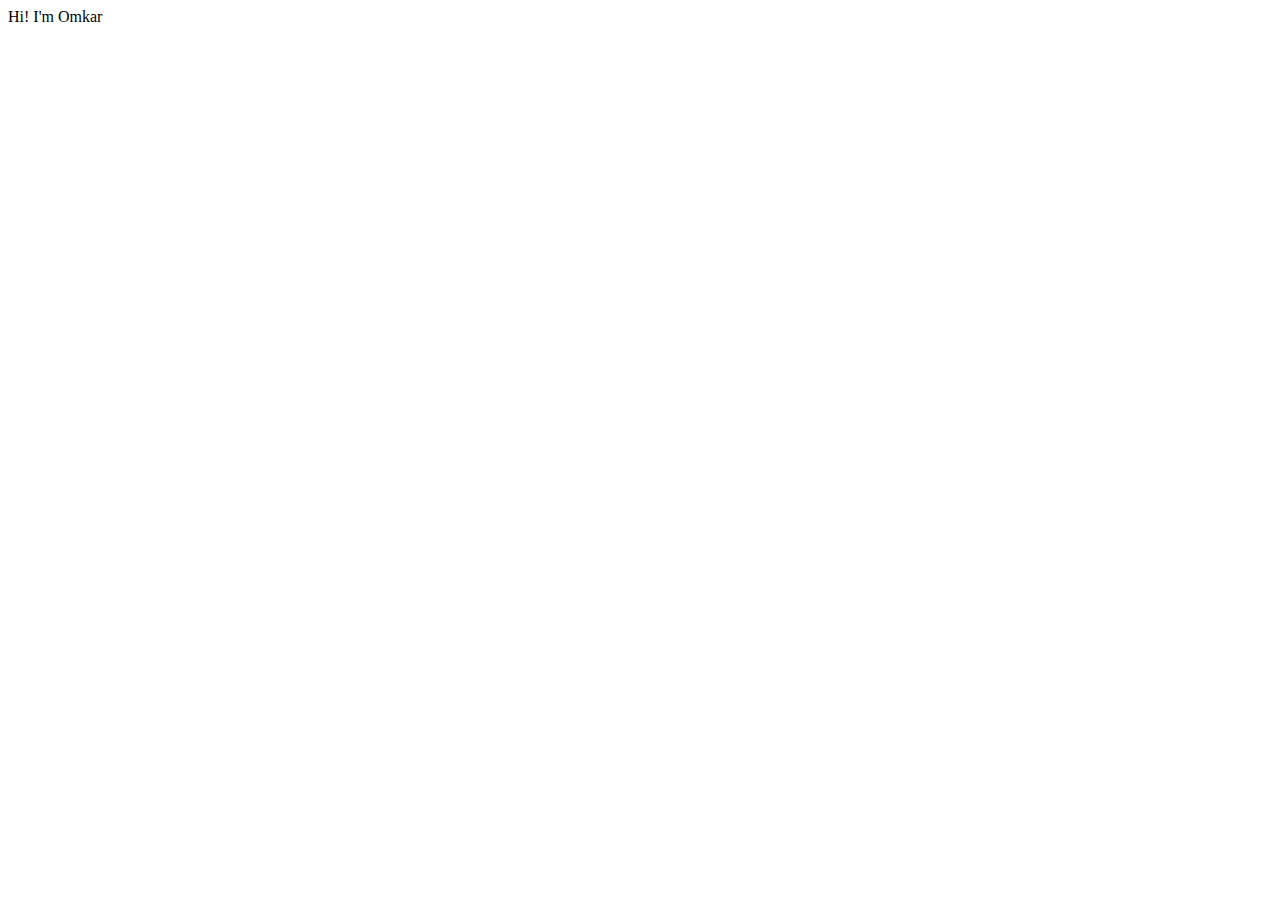
==== index.html @ 56201ea8 "initial commit" ====
<!DOCTYPE html>
<html lang="en">

<head>
    <meta charset="UTF-8">
    <meta name="viewport" content="width=device-width, initial-scale=1.0">
    <title>Student site</title>
</head>

<body>
    Hi! I'm Omkar
</body>

</html>
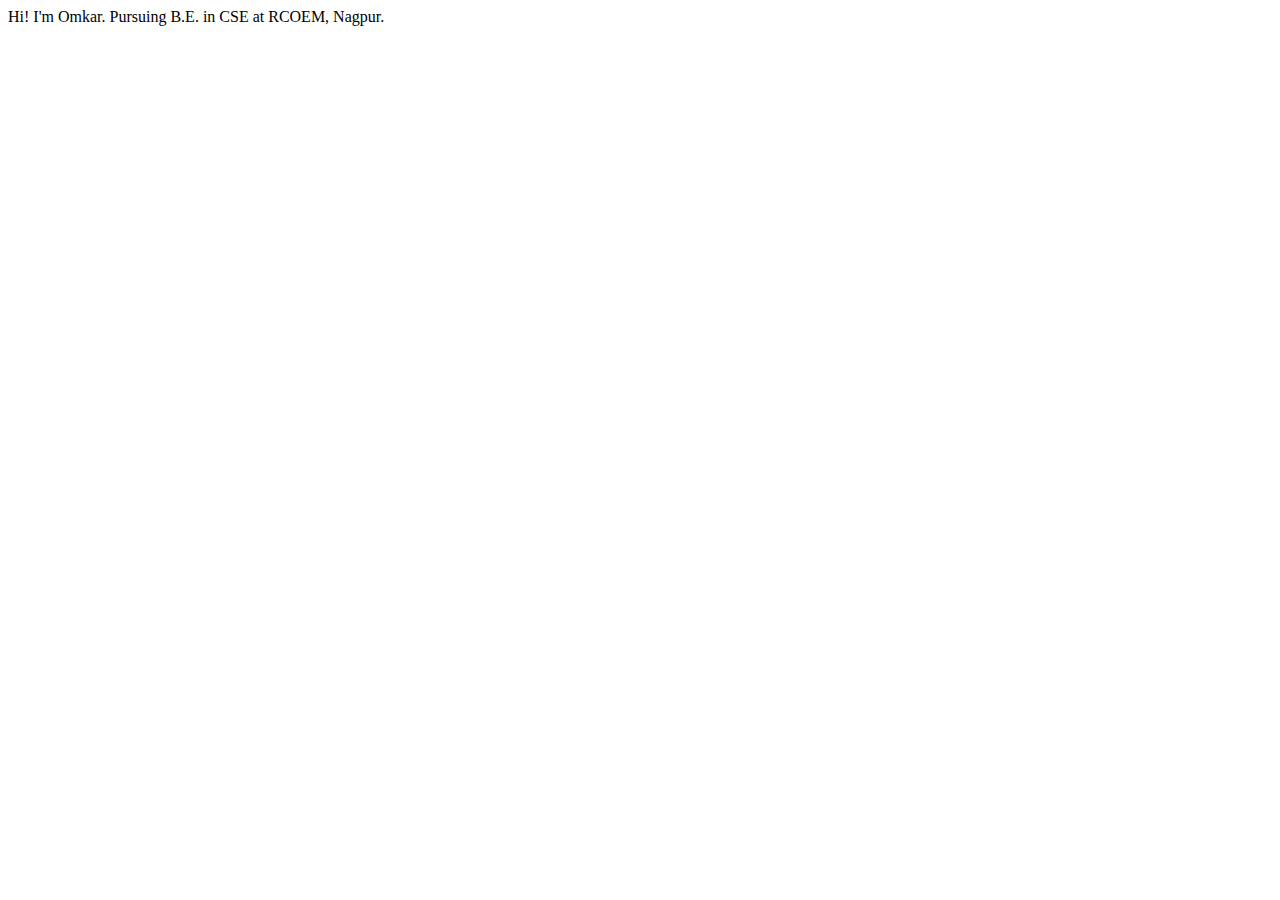
==== commit 83c0d3d5: "feat - added more personal info" ====
--- a/index.html
+++ b/index.html
@@ -8,7 +8,8 @@
 </head>
 
 <body>
-    Hi! I'm Omkar
+    Hi! I'm Omkar.
+    Pursuing B.E. in CSE at RCOEM, Nagpur.
 </body>
 
 </html>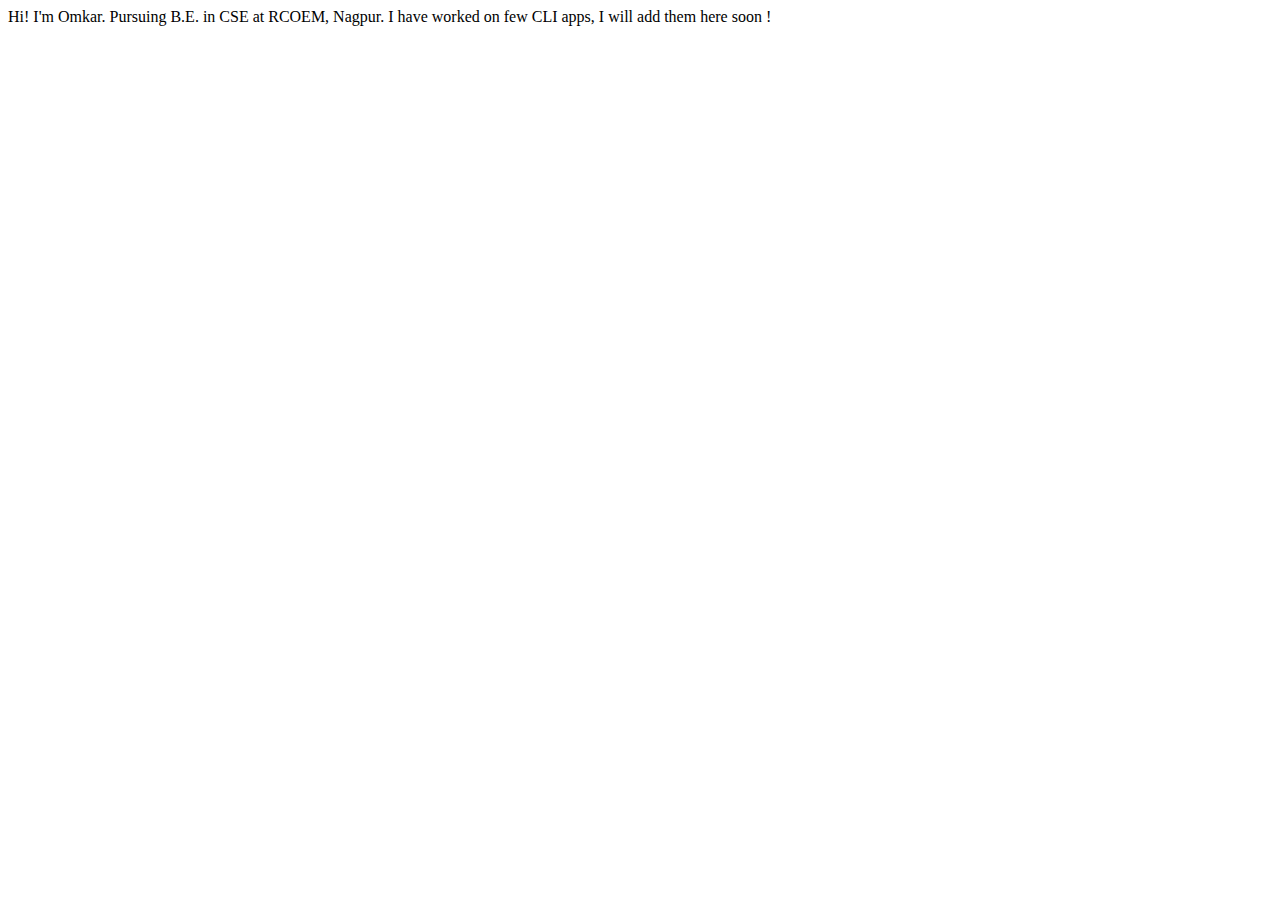
==== commit 4df02ef7: "update details of projects" ====
--- a/index.html
+++ b/index.html
@@ -10,6 +10,8 @@
 <body>
     Hi! I'm Omkar.
     Pursuing B.E. in CSE at RCOEM, Nagpur.
+
+    I have worked on few CLI apps, I will add them here soon !
 </body>
 
 </html>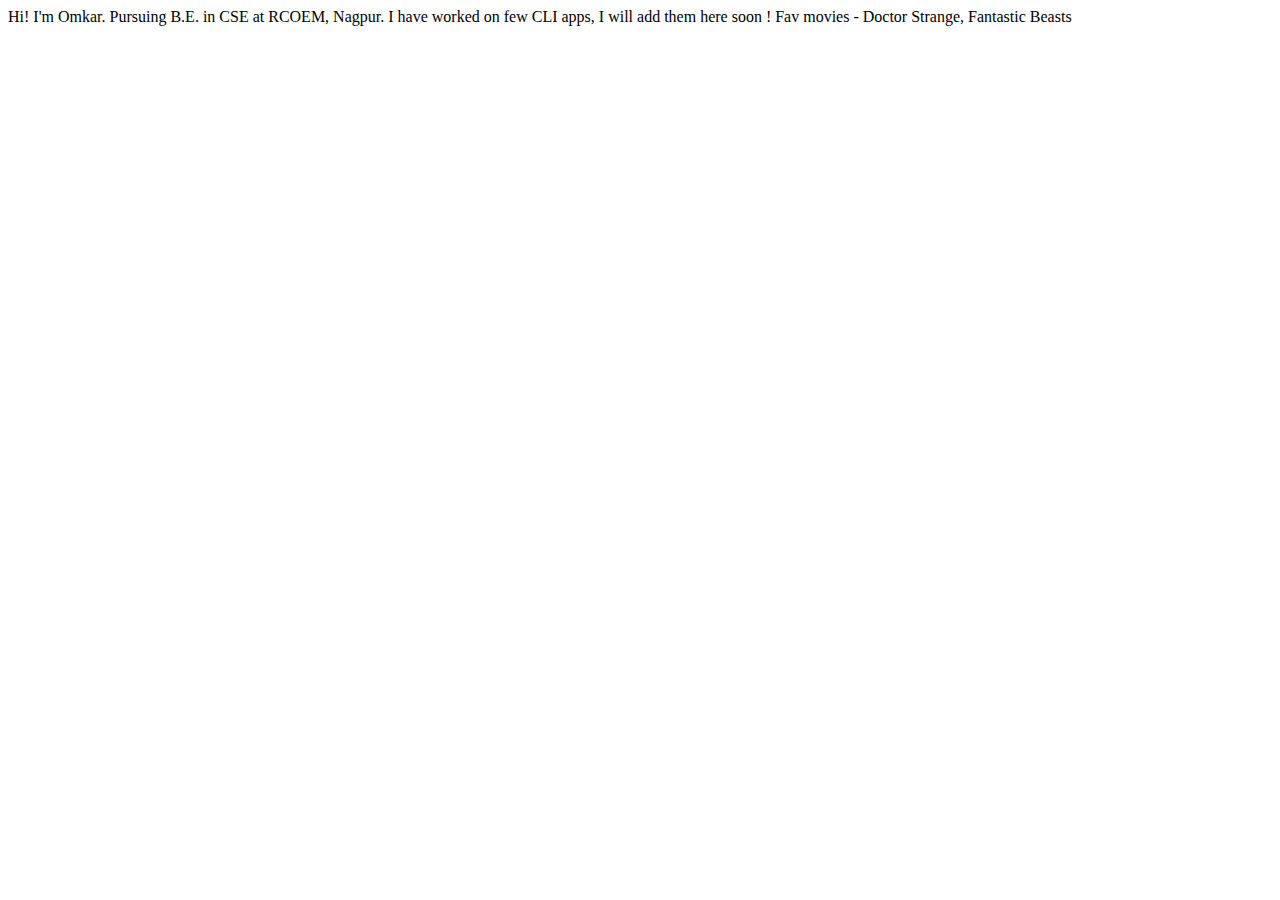
==== commit a9020c8f: "updated list of fav movies" ====
--- a/index.html
+++ b/index.html
@@ -12,6 +12,8 @@
     Pursuing B.E. in CSE at RCOEM, Nagpur.
 
     I have worked on few CLI apps, I will add them here soon !
+
+    Fav movies - Doctor Strange, Fantastic Beasts
 </body>
 
 </html>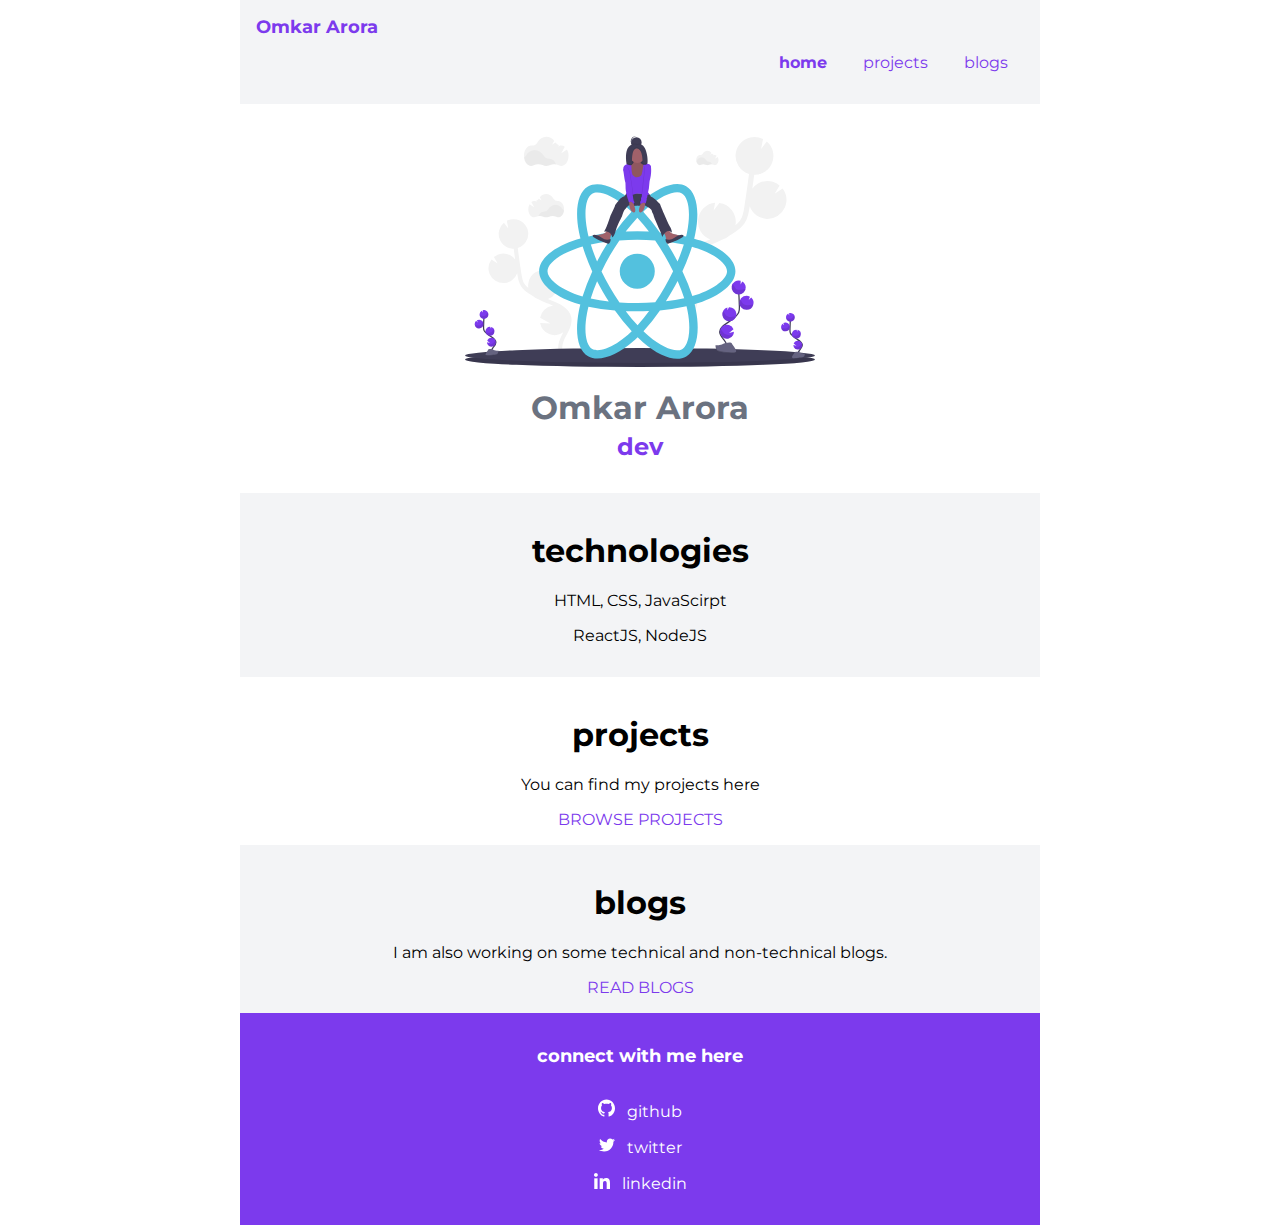
==== commit 82e8a572: "added link to linkedin" ====
--- a/index.html
+++ b/index.html
@@ -4,16 +4,69 @@
 <head>
     <meta charset="UTF-8">
     <meta name="viewport" content="width=device-width, initial-scale=1.0">
-    <title>Student site</title>
+    <title>omkar arora</title>
+    <link rel="stylesheet" href="style.css">
 </head>
 
 <body>
-    Hi! I'm Omkar.
-    Pursuing B.E. in CSE at RCOEM, Nagpur.
+    <nav class="navigation container">
+        <div class="nav-brand">
+            Omkar Arora
+        </div>
+        <ul class="list-non-bullet nav-pills">
+            <li class="list-item-inline">
+                <a href="/" class="link link-active">home</a>
+            </li>
+            <li class="list-item-inline">
+                <a href="/projects.html" class="link">projects</a>
+            </li>
+            <li class="list-item-inline">
+                <a href="/blogs.html" class="link">blogs</a>
+            </li>
+        </ul>
+    </nav>
 
-    I have worked on few CLI apps, I will add them here soon !
+    <header class="hero">
+        <img src="./images/hero.svg" class="hero-img">
+        <h1 class="hero-heading">Omkar Arora</h1>
+        <h2 class="hero-subheading">dev</h2>
+    </header>
 
-    Fav movies - Doctor Strange, Fantastic Beasts
+    <section class="section ow">
+        <h1>technologies</h1>
+        <p>HTML, CSS, JavaScirpt</p>
+        <p>ReactJS, NodeJS</p>
+    </section>
+
+    <section class="section">
+        <h1>projects</h1>
+        <p>You can find my projects here</p>
+        <a href="/" class="link link-primary">BROWSE PROJECTS</a>
+    </section>
+
+    <section class="section ow">
+        <h1>blogs</h1>
+        <p>I am also working on some technical and non-technical blogs.</p>
+        <a href="/" class="link link-primary">READ BLOGS</a>
+    </section>
+
+    <footer class="footer">
+        <div class="footer-header">connect with me here</div>
+        <ul class="list-non-bullet">
+            <li>
+                <a href="https://www.github.com/OmkarArora" class="link"><img src="./images/github.svg"
+                        class="social-icon github"> github</a>
+            </li>
+            <li>
+                <a href="https://www.twitter.com/OmkarArora" class="link">
+                    <img src="./images/twitter.svg" class="social-icon"> twitter</a>
+            </li>
+            <li>
+                <a href="https://www.linkedin.com/in/omkar-arora-0ab08375/" class="link"> <img
+                        src="./images/linkedin.svg" class="social-icon"> linkedin</a>
+            </li>
+        </ul>
+    </footer>
 </body>
 
 </html>--- a/style.css
+++ b/style.css
@@ -0,0 +1,148 @@
+@import url("https://fonts.googleapis.com/css2?family=Montserrat:wght@400;700&display=swap");
+
+:root {
+  --primary-color: #7c3aed;
+  --dark-gray: #6b7280;
+  --off-white: #f3f4f6;
+}
+
+body {
+  font-family: "Montserrat", sans-serif;
+  margin: 0px;
+  max-width: 800px;
+  margin: auto;
+}
+
+.container {
+  padding-left: 1rem;
+  padding-right: 1rem;
+}
+
+.container-center {
+  max-width: 600px;
+  margin: auto;
+}
+
+.list-non-bullet {
+  list-style: none;
+}
+
+.list-item-inline {
+  display: inline;
+  padding: 0rem 1rem;
+}
+
+.link {
+  text-decoration: none;
+}
+
+.navigation {
+  background-color: var(--off-white);
+  color: var(--primary-color);
+  padding: 1rem;
+}
+
+.navigation .nav-brand {
+  font-size: 1.1rem;
+  font-weight: bold;
+}
+
+.navigation .link {
+  color: var(--primary-color);
+}
+
+.navigation .link-active {
+  font-weight: bold;
+}
+
+.navigation .nav-pills {
+  text-align: right;
+}
+
+.hero {
+  padding: 2rem;
+}
+
+.hero .hero-img {
+  max-width: 350px;
+  margin: auto;
+  display: block;
+}
+
+.hero .hero-heading {
+  text-align: center;
+  color: var(--dark-gray);
+  margin-bottom: 5px;
+}
+
+.hero .hero-subheading {
+  text-align: center;
+  color: var(--primary-color);
+  margin-top: 0px;
+  margin-bottom: 0px;
+}
+
+.hero .hero-heading .heading-inverted {
+  color: var(--primary-color);
+}
+
+.section {
+  padding: 1rem;
+  text-align: center;
+}
+
+.ow {
+  background-color: var(--off-white);
+}
+
+.footer {
+  /* margin-top: 1rem; */
+  background-color: var(--primary-color);
+  padding: 2rem 1rem 1rem 1rem;
+  color: white;
+  text-align: center;
+}
+
+.footer ul {
+  padding-inline-start: 0px;
+}
+
+.footer li {
+  padding-top: 1rem;
+}
+
+.footer .link {
+  color: white;
+}
+
+.footer .footer-header {
+  font-weight: bold;
+  font-size: large;
+}
+
+.footer .social-icon {
+  width: 1rem;
+  padding-right: 0.5rem;
+  vertical-align: baseline;
+}
+
+.footer .social-icon.github {
+  width: 1.1rem;
+  fill: white;
+}
+
+.link-primary {
+  color: var(--primary-color);
+}
+
+.link-primary:hover {
+  font-weight: bold;
+}
+
+.link-secondary {
+  color: var(--dark-gray);
+}
+
+.link-secondary:hover {
+  font-weight: bold;
+}
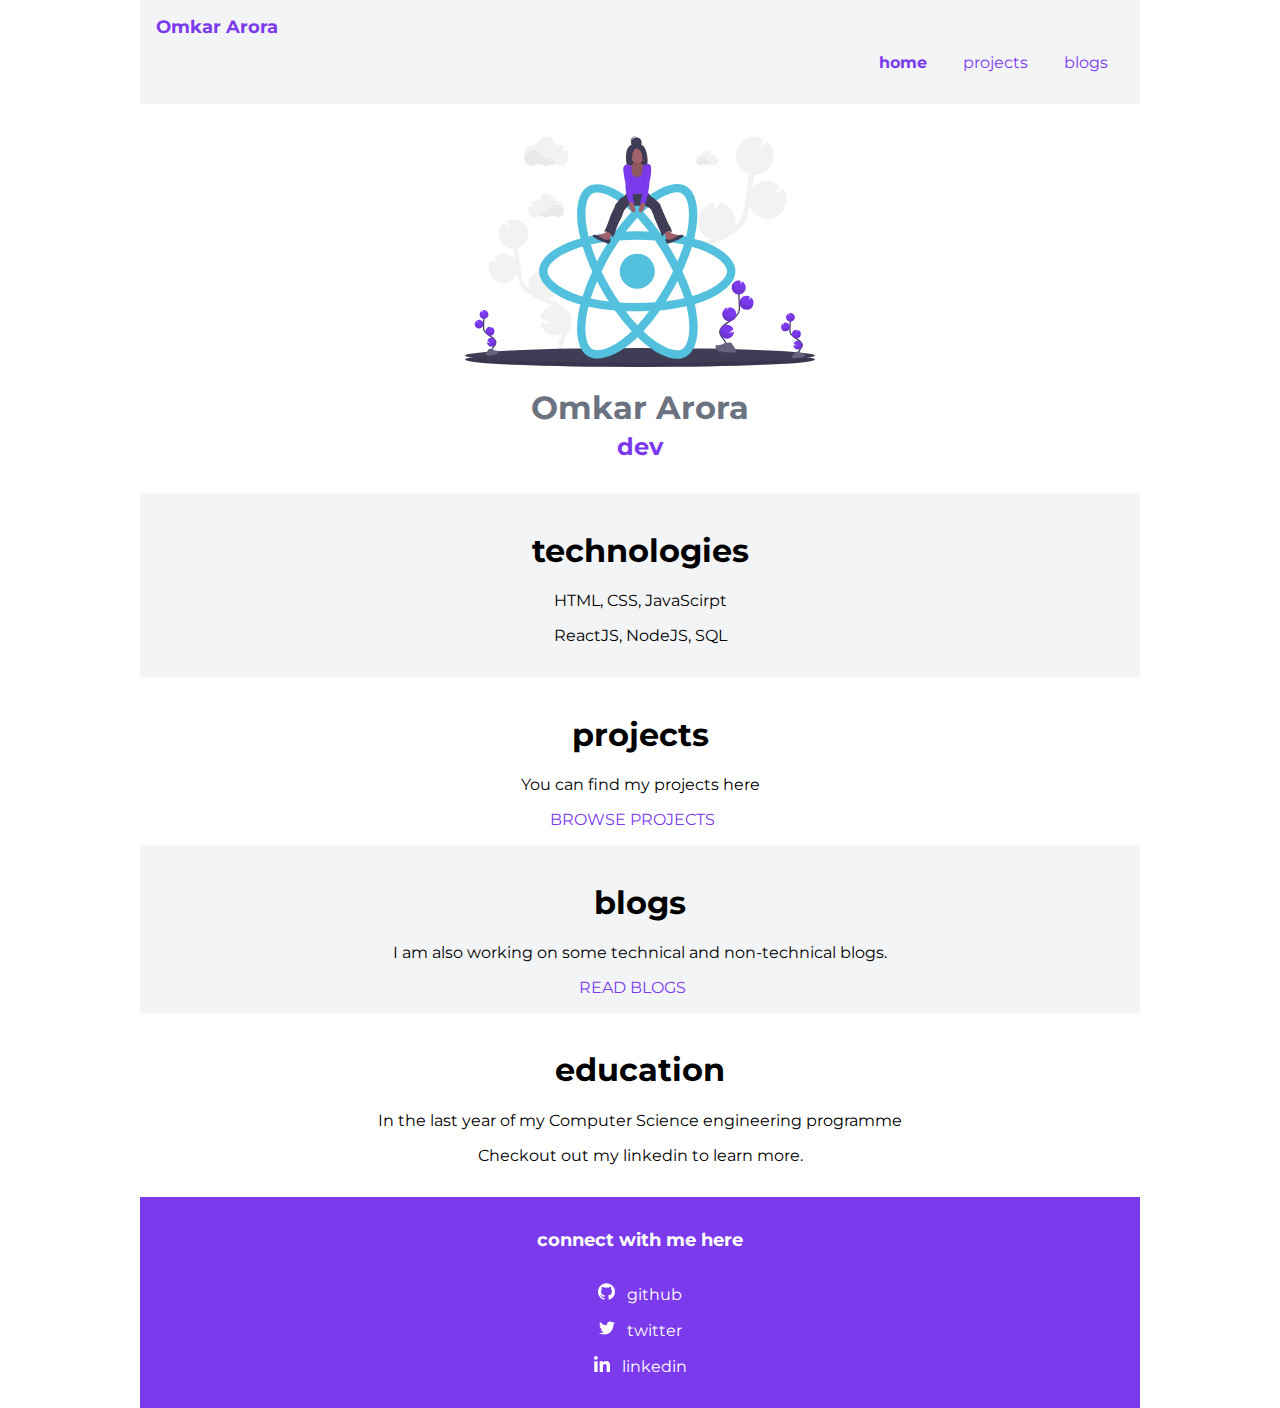
==== commit 0315f27a: "added blog page and linked projects" ====
--- a/index.html
+++ b/index.html
@@ -35,19 +35,25 @@
     <section class="section ow">
         <h1>technologies</h1>
         <p>HTML, CSS, JavaScirpt</p>
-        <p>ReactJS, NodeJS</p>
+        <p>ReactJS, NodeJS, SQL</p>
     </section>
 
     <section class="section">
         <h1>projects</h1>
         <p>You can find my projects here</p>
-        <a href="/" class="link link-primary">BROWSE PROJECTS</a>
+        <a href="/projects.html" class="link link-primary">BROWSE PROJECTS</a>
     </section>
 
     <section class="section ow">
         <h1>blogs</h1>
         <p>I am also working on some technical and non-technical blogs.</p>
-        <a href="/" class="link link-primary">READ BLOGS</a>
+        <a href="/blogs.html" class="link link-primary">READ BLOGS</a>
+    </section>
+
+    <section class="section">
+        <h1>education</h1>
+        <p>In the last year of my Computer Science engineering programme</p>
+        <p>Checkout out my linkedin to learn more.</p>
     </section>
 
     <footer class="footer">
--- a/style.css
+++ b/style.css
@@ -9,7 +9,7 @@
 body {
   font-family: "Montserrat", sans-serif;
   margin: 0px;
-  max-width: 800px;
+  max-width: 1000px;
   margin: auto;
 }
 
@@ -19,7 +19,7 @@
 }
 
 .container-center {
-  max-width: 600px;
+  max-width: 800px;
   margin: auto;
 }
 
@@ -133,6 +133,7 @@
 
 .link-primary {
   color: var(--primary-color);
+  padding-right: 1rem;
 }
 
 .link-primary:hover {
@@ -146,3 +147,57 @@
 .link-secondary:hover {
   font-weight: bold;
 }
+
+.list-alternate-color {
+  /* text-align: center; */
+  padding-inline-start: 20px;
+}
+
+.list-alternate-color li {
+  padding: 1rem;
+}
+
+.list-alternate-color li:nth-child(even) {
+  background-color: var(--off-white);
+}
+
+.blog-heading {
+  margin-bottom: 5px;
+}
+
+.blog-heading:hover {
+  color: var(--primary-color);
+  cursor: pointer;
+}
+
+.blog-description {
+  margin-top: 10px;
+}
+
+.blog-link {
+  text-decoration: none;
+  color: black;
+}
+
+.goto-arrow {
+  font-family: "Courier New", Courier, monospace;
+  background-color: var(--primary-color);
+  color: white;
+  padding: 0.3rem 0.6rem;
+  border-radius: 50%;
+  font-size: 1rem;
+  margin-left: 10px;
+}
+
+.project-heading {
+  margin-bottom: 3px;
+}
+
+.project-description {
+  margin-top: 5px;
+  margin-top: 5px;
+}
+
+.projects-list li {
+  padding-top: 0.5rem;
+}
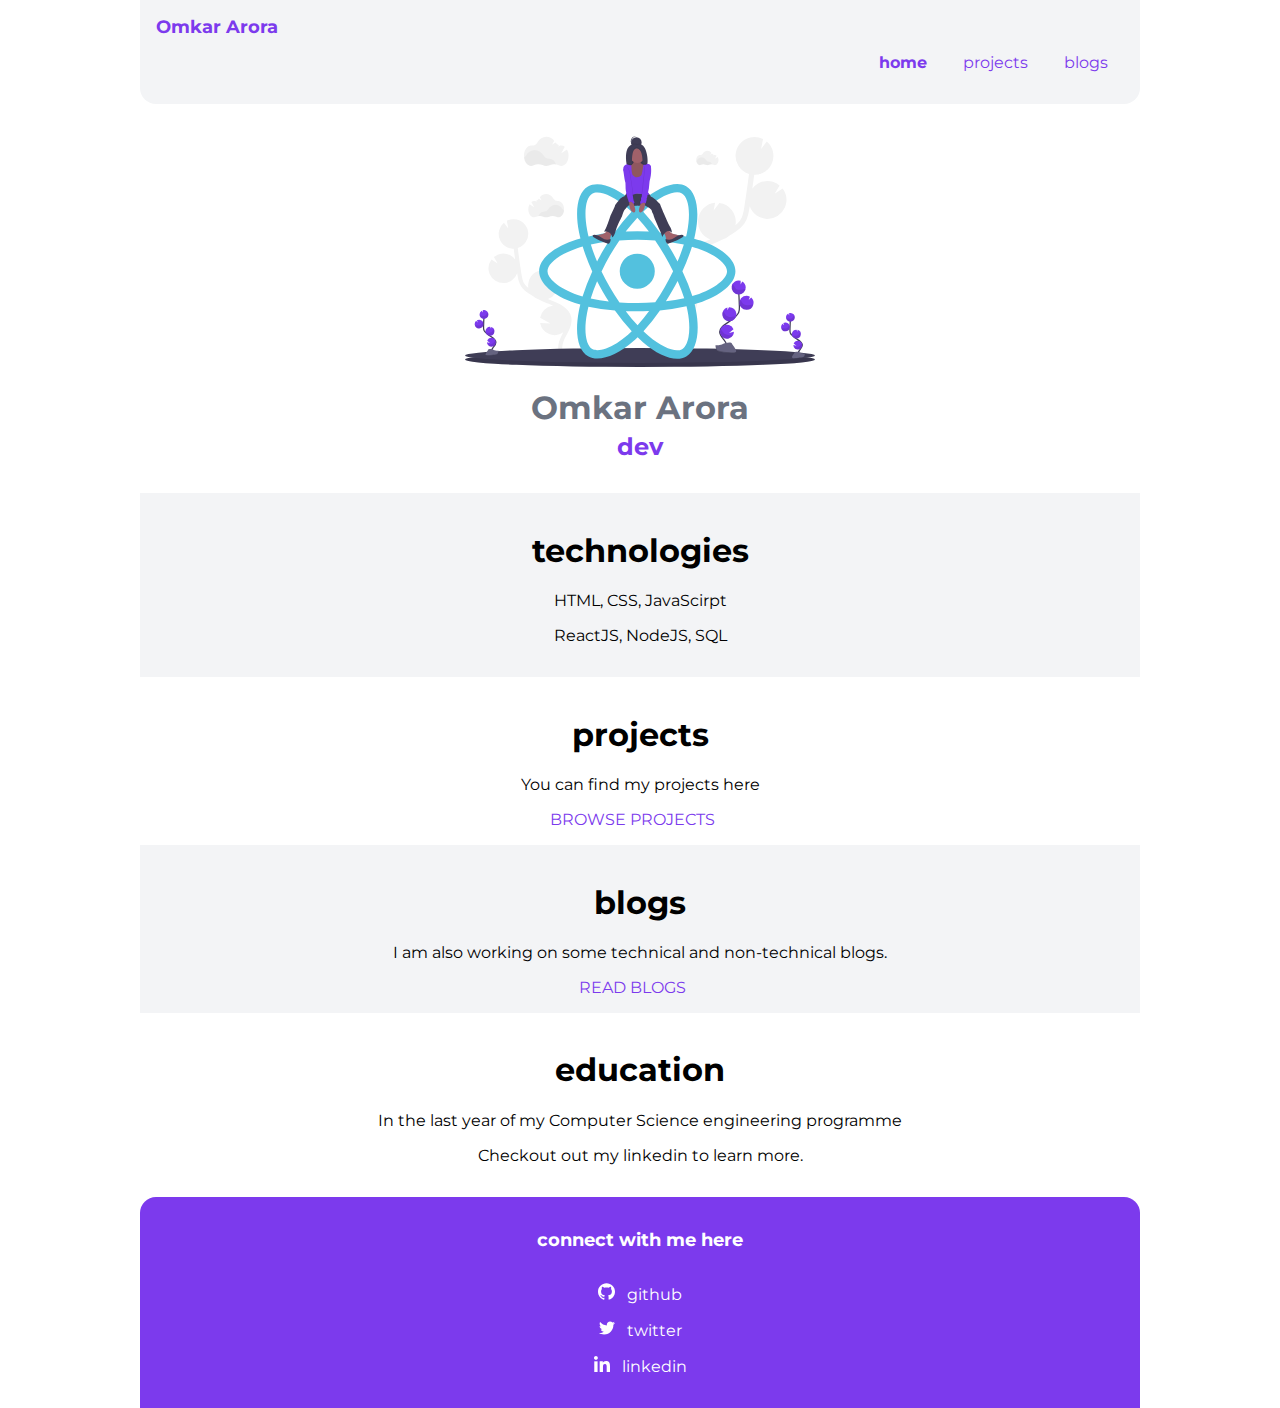
==== commit 0cf6bf11: "feat: added favicon" ====
--- a/index.html
+++ b/index.html
@@ -6,6 +6,7 @@
     <meta name="viewport" content="width=device-width, initial-scale=1.0">
     <title>omkar arora</title>
     <link rel="stylesheet" href="style.css">
+    <link rel="icon" type="image/png" href="./images/favicon.png" />
 </head>
 
 <body>
--- a/style.css
+++ b/style.css
@@ -40,6 +40,8 @@
   background-color: var(--off-white);
   color: var(--primary-color);
   padding: 1rem;
+  border-bottom-left-radius: 1rem;
+  border-bottom-right-radius: 1rem;
 }
 
 .navigation .nav-brand {
@@ -101,6 +103,8 @@
   padding: 2rem 1rem 1rem 1rem;
   color: white;
   text-align: center;
+  border-top-left-radius: 1rem;
+  border-top-right-radius: 1rem;
 }
 
 .footer ul {
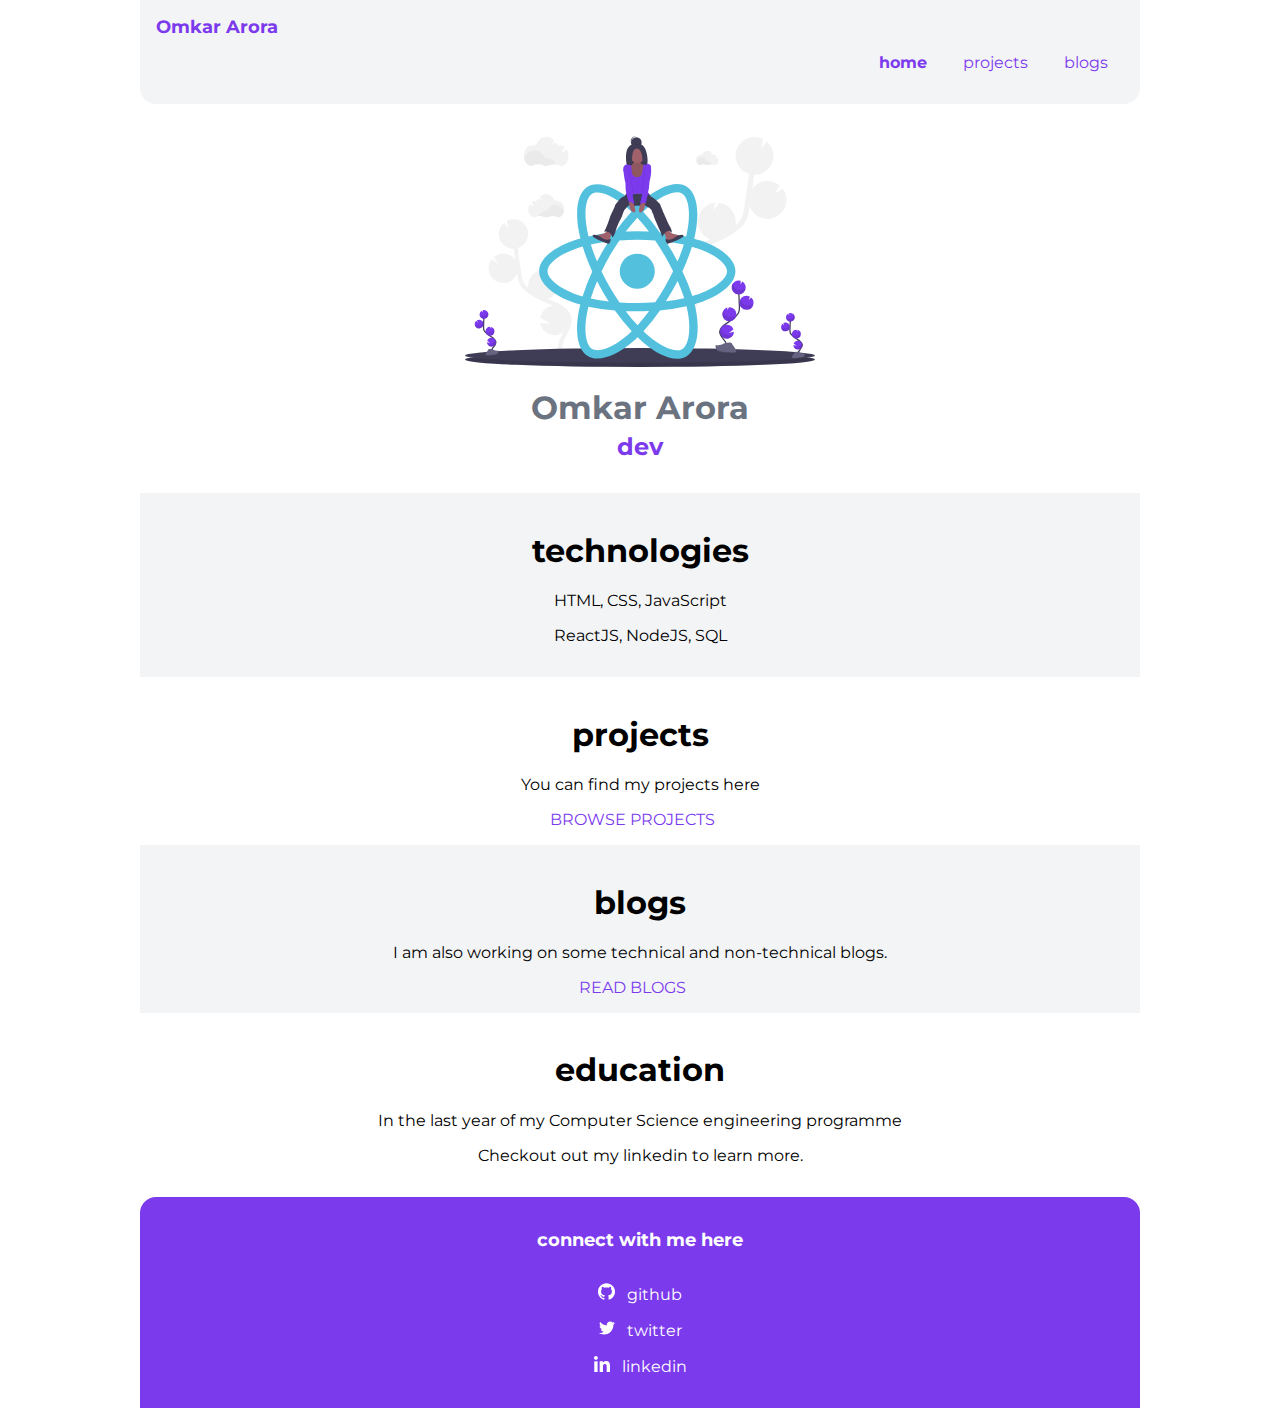
==== commit e1c139c2: "refactor: updated some content" ====
--- a/index.html
+++ b/index.html
@@ -35,7 +35,7 @@
 
     <section class="section ow">
         <h1>technologies</h1>
-        <p>HTML, CSS, JavaScirpt</p>
+        <p>HTML, CSS, JavaScript</p>
         <p>ReactJS, NodeJS, SQL</p>
     </section>
 
